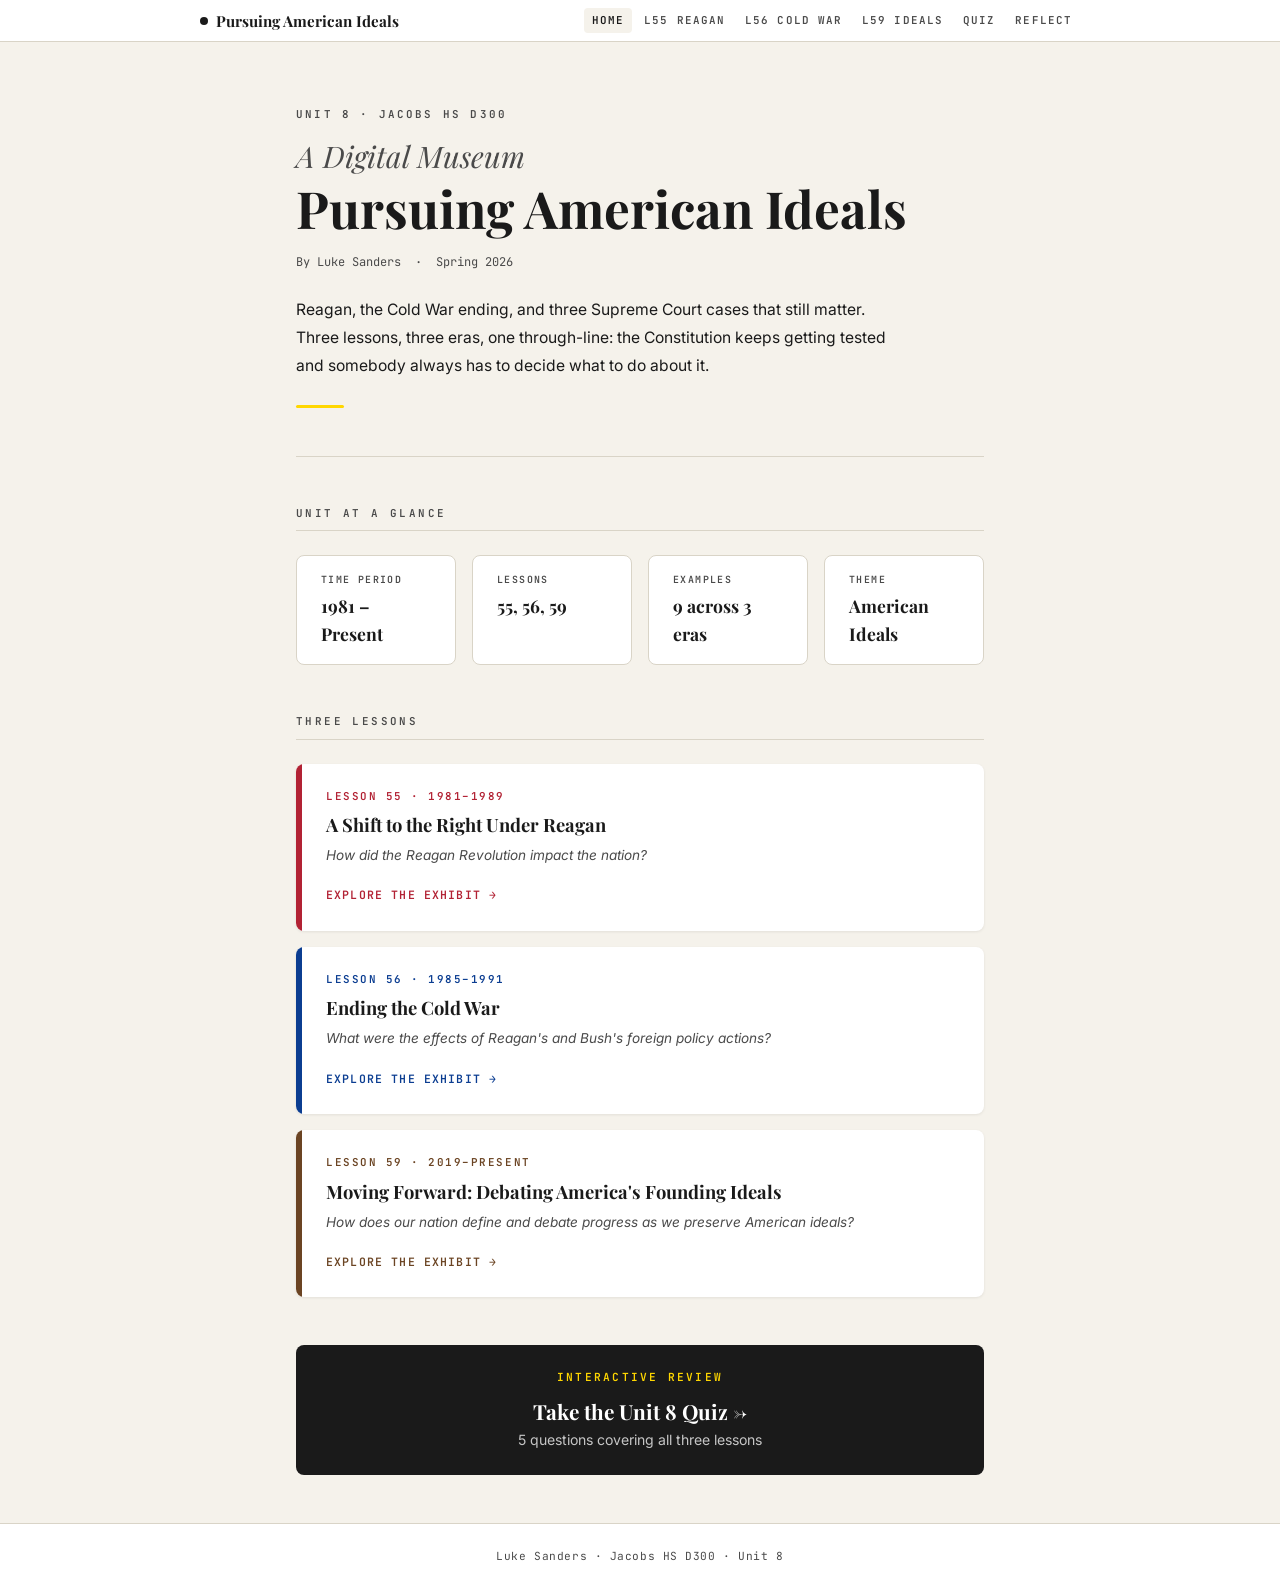
==== index.html @ 107db483 "Remove em dashes and AI telltales throughout Replaced all em dashes with colons, commas, periods, or" ====
<!DOCTYPE html>
<html lang="en">
<head>
  <meta charset="UTF-8">
  <meta name="viewport" content="width=device-width, initial-scale=1.0">
  <title>Pursuing American Ideals — Unit 8 | Luke Sanders</title>
  <meta name="description" content="A digital museum for AP U.S. History Unit 8 — Reagan, the Cold War, and modern Supreme Court rulings.">
  <link rel="stylesheet" href="assets/site.css">
</head>
<body>

  <nav class="site-nav" aria-label="Site navigation">
    <div class="site-nav-inner">
      <a href="index.html" class="nav-brand">
        <span class="nav-brand-dot" aria-hidden="true"></span>
        Pursuing American Ideals
      </a>
      <div class="nav-links">
        <a href="index.html" class="nav-link active">Home</a>
        <a href="lesson-55.html" class="nav-link">L55 Reagan</a>
        <a href="lesson-56.html" class="nav-link">L56 Cold War</a>
        <a href="lesson-59.html" class="nav-link">L59 Ideals</a>
        <a href="quiz.html" class="nav-link">Quiz</a>
        <a href="reflection.html" class="nav-link">Reflect</a>
      </div>
    </div>
  </nav>

  <main>

    <header class="site-hero">
      <span class="site-label">Unit 8 · Jacobs HS D300</span>
      <h1 class="site-title">
        <span class="site-title-prefix">A Digital Museum</span>
        Pursuing American Ideals
      </h1>
      <p class="site-byline">By Luke Sanders &nbsp;·&nbsp; Spring 2026</p>
      <p class="site-intro">Reagan, the Cold War ending, and three Supreme Court cases that still matter. Three lessons, three eras, one through-line: the Constitution keeps getting tested and somebody always has to decide what to do about it.</p>
      <div class="highlight-bar" aria-hidden="true"></div>
    </header>

    <section aria-label="Unit at a glance">
      <span class="section-label">Unit at a Glance</span>
      <dl class="quick-facts">
        <div class="fact-chip">
          <dt>Time Period</dt>
          <dd>1981 – Present</dd>
        </div>
        <div class="fact-chip">
          <dt>Lessons</dt>
          <dd>55, 56, 59</dd>
        </div>
        <div class="fact-chip">
          <dt>Examples</dt>
          <dd>9 across 3 eras</dd>
        </div>
        <div class="fact-chip">
          <dt>Theme</dt>
          <dd>American Ideals</dd>
        </div>
      </dl>
    </section>

    <section aria-label="Lesson pages">
      <span class="section-label">Three Lessons</span>

      <div class="lesson-cards">
        <a href="lesson-55.html" class="lesson-card card-55" aria-label="Go to Lesson 55">
          <div class="lesson-card-accent" aria-hidden="true"></div>
          <div class="lesson-card-body">
            <div class="lesson-card-num">Lesson 55 · 1981–1989</div>
            <h2 class="lesson-card-title">A Shift to the Right Under Reagan</h2>
            <p class="lesson-card-q">How did the Reagan Revolution impact the nation?</p>
            <span class="lesson-card-cta">Explore the exhibit</span>
          </div>
        </a>

        <a href="lesson-56.html" class="lesson-card card-56" aria-label="Go to Lesson 56">
          <div class="lesson-card-accent" aria-hidden="true"></div>
          <div class="lesson-card-body">
            <div class="lesson-card-num">Lesson 56 · 1985–1991</div>
            <h2 class="lesson-card-title">Ending the Cold War</h2>
            <p class="lesson-card-q">What were the effects of Reagan's and Bush's foreign policy actions?</p>
            <span class="lesson-card-cta">Explore the exhibit</span>
          </div>
        </a>

        <a href="lesson-59.html" class="lesson-card card-59" aria-label="Go to Lesson 59">
          <div class="lesson-card-accent" aria-hidden="true"></div>
          <div class="lesson-card-body">
            <div class="lesson-card-num">Lesson 59 · 2019–Present</div>
            <h2 class="lesson-card-title">Moving Forward: Debating America's Founding Ideals</h2>
            <p class="lesson-card-q">How does our nation define and debate progress as we preserve American ideals?</p>
            <span class="lesson-card-cta">Explore the exhibit</span>
          </div>
        </a>
      </div>

      <a href="quiz.html" class="quiz-cta">
        <span class="quiz-cta-label">Interactive Review</span>
        <span class="quiz-cta-title">Take the Unit 8 Quiz →</span>
        <p class="quiz-cta-sub">5 questions covering all three lessons</p>
      </a>
    </section>

  </main>

  <footer class="site-footer">
    <div class="site-footer-inner">
      Luke Sanders · Jacobs HS D300 · Unit 8
    </div>
  </footer>

</body>
</html>
---- assets/site.css ----
/* =========================================================================
   Pursuing American Ideals — Unit 8
   Shared stylesheet for the GitHub Pages multi-page site
   ========================================================================= */

@import url('https://fonts.googleapis.com/css2?family=Playfair+Display:ital,wght@0,700;1,400&family=Inter:wght@400;500;600&family=JetBrains+Mono:wght@400;600&display=swap');

*, *::before, *::after { box-sizing: border-box; margin: 0; padding: 0; }

:root {
  /* Palette */
  --bg:         #F5F2EB;
  --surface:    #FFFFFF;
  --ink:        #1A1A1A;
  --ink-muted:  #4A4A4A;
  --hairline:   #D9D4C7;
  --highlight:  #FFD700;

  /* Lesson accents */
  --accent-55:  #B22234;
  --accent-56:  #0B3D91;
  --accent-59:  #6B4423;
  --accent:     #1A1A1A; /* default; pages override via [data-lesson] */

  /* Fonts */
  --font-serif: 'Playfair Display', Georgia, 'Times New Roman', serif;
  --font-sans:  'Inter', -apple-system, 'Segoe UI', sans-serif;
  --font-mono:  'JetBrains Mono', 'Courier New', monospace;

  /* Spacing */
  --sp-xs: 4px; --sp-sm: 8px; --sp-md: 16px; --sp-lg: 24px; --sp-xl: 48px;

  /* Radius + shadow */
  --r-sm: 4px; --r-md: 8px; --r-lg: 12px;
  --shadow-card: 0 1px 3px rgba(0,0,0,0.08);
  --shadow-lift: 0 4px 12px rgba(0,0,0,0.10);

  /* Layout */
  --max-w: 720px;
  --max-w-wide: 880px;
}

[data-lesson="55"] { --accent: var(--accent-55); }
[data-lesson="56"] { --accent: var(--accent-56); }
[data-lesson="59"] { --accent: var(--accent-59); }

body {
  font-family: var(--font-sans);
  background: var(--bg);
  color: var(--ink);
  line-height: 1.6;
  -webkit-font-smoothing: antialiased;
  min-height: 100vh;
  display: flex;
  flex-direction: column;
}

/* =========================================================================
   SITE NAV (sticky top bar — same on every page)
   ========================================================================= */
.site-nav {
  position: sticky;
  top: 0;
  z-index: 100;
  background: rgba(255,255,255,0.96);
  backdrop-filter: blur(8px);
  -webkit-backdrop-filter: blur(8px);
  border-bottom: 1px solid var(--hairline);
  padding: var(--sp-sm) var(--sp-md);
}

.site-nav-inner {
  max-width: var(--max-w-wide);
  margin: 0 auto;
  display: flex;
  gap: var(--sp-md);
  flex-wrap: wrap;
  align-items: center;
}

.nav-brand {
  font-family: var(--font-serif);
  font-size: 0.95rem;
  font-weight: 700;
  color: var(--ink);
  text-decoration: none;
  margin-right: auto;
  display: flex;
  align-items: center;
  gap: var(--sp-sm);
}

.nav-brand-dot {
  width: 8px;
  height: 8px;
  border-radius: 50%;
  background: var(--accent);
  flex-shrink: 0;
}

.nav-links {
  display: flex;
  gap: var(--sp-xs);
  flex-wrap: wrap;
}

.nav-link {
  font-family: var(--font-mono);
  font-size: 0.68rem;
  font-weight: 600;
  letter-spacing: 0.1em;
  text-transform: uppercase;
  color: var(--ink-muted);
  text-decoration: none;
  padding: var(--sp-xs) var(--sp-sm);
  border-radius: var(--r-sm);
  transition: color 0.2s, background 0.2s;
}

.nav-link:hover { color: var(--ink); background: var(--bg); }

.nav-link.active {
  color: var(--accent);
  background: var(--bg);
}

/* =========================================================================
   PAGE LAYOUT
   ========================================================================= */
main {
  flex: 1;
  max-width: var(--max-w);
  margin: 0 auto;
  padding: var(--sp-md) var(--sp-md) var(--sp-xl);
  width: 100%;
}

main.wide {
  max-width: var(--max-w-wide);
}

/* =========================================================================
   HOME PAGE — site hero
   ========================================================================= */
.site-hero {
  padding: var(--sp-xl) 0;
  border-bottom: 1px solid var(--hairline);
  margin-bottom: var(--sp-xl);
}

.site-label {
  font-family: var(--font-mono);
  font-size: 0.68rem;
  font-weight: 600;
  letter-spacing: 0.2em;
  text-transform: uppercase;
  color: var(--ink-muted);
  display: block;
  margin-bottom: var(--sp-md);
}

.site-title {
  font-family: var(--font-serif);
  font-size: clamp(2rem, 5vw, 3.2rem);
  font-weight: 700;
  line-height: 1.1;
  color: var(--ink);
  margin-bottom: var(--sp-md);
}

.site-title-prefix {
  display: block;
  font-style: italic;
  font-weight: 400;
  font-size: 0.58em;
  color: var(--ink-muted);
  margin-bottom: var(--sp-sm);
}

.site-byline {
  font-family: var(--font-mono);
  font-size: 0.75rem;
  color: var(--ink-muted);
  margin-bottom: var(--sp-lg);
}

.site-intro {
  font-size: 0.98rem;
  line-height: 1.8;
  color: var(--ink);
  max-width: 600px;
  margin-bottom: var(--sp-lg);
}

.highlight-bar {
  width: 48px;
  height: 3px;
  background: var(--highlight);
  border-radius: 2px;
}

/* Quick facts row */
.quick-facts {
  display: flex;
  flex-wrap: wrap;
  gap: var(--sp-md);
  margin-bottom: var(--sp-xl);
  list-style: none;
  padding: 0;
}

.fact-chip {
  background: var(--surface);
  border: 1px solid var(--hairline);
  border-radius: var(--r-md);
  padding: var(--sp-md) var(--sp-lg);
  flex: 1;
  min-width: 140px;
}

.fact-chip dt {
  font-family: var(--font-mono);
  font-size: 0.62rem;
  font-weight: 600;
  letter-spacing: 0.14em;
  text-transform: uppercase;
  color: var(--ink-muted);
  margin-bottom: var(--sp-xs);
}

.fact-chip dd {
  font-family: var(--font-serif);
  font-size: 1.1rem;
  font-weight: 700;
  color: var(--ink);
}

/* Lesson nav cards (home) */
.lesson-cards {
  display: flex;
  flex-direction: column;
  gap: var(--sp-md);
}

.lesson-card {
  background: var(--surface);
  border-radius: var(--r-md);
  box-shadow: var(--shadow-card);
  text-decoration: none;
  display: flex;
  overflow: hidden;
  transition: box-shadow 0.25s ease, transform 0.25s ease;
}

.lesson-card:hover {
  box-shadow: var(--shadow-lift);
  transform: translateY(-1px);
}

.lesson-card-accent {
  width: 6px;
  flex-shrink: 0;
}

.lesson-card-body {
  padding: var(--sp-lg);
  flex: 1;
}

.lesson-card-num {
  font-family: var(--font-mono);
  font-size: 0.68rem;
  font-weight: 600;
  letter-spacing: 0.14em;
  text-transform: uppercase;
  margin-bottom: var(--sp-sm);
}

.lesson-card-title {
  font-family: var(--font-serif);
  font-size: 1.15rem;
  font-weight: 700;
  color: var(--ink);
  margin-bottom: var(--sp-sm);
  line-height: 1.3;
}

.lesson-card-q {
  font-size: 0.85rem;
  color: var(--ink-muted);
  font-style: italic;
  line-height: 1.5;
  margin-bottom: var(--sp-md);
}

.lesson-card-cta {
  font-family: var(--font-mono);
  font-size: 0.72rem;
  font-weight: 600;
  letter-spacing: 0.1em;
  text-transform: uppercase;
  display: inline-flex;
  align-items: center;
  gap: var(--sp-sm);
}

.lesson-card-cta::after { content: '→'; }

.card-55 .lesson-card-accent,
.card-55 .lesson-card-cta { color: var(--accent-55); }
.card-55 .lesson-card-accent { background: var(--accent-55); }
.card-55 .lesson-card-num { color: var(--accent-55); }

.card-56 .lesson-card-accent { background: var(--accent-56); }
.card-56 .lesson-card-num,
.card-56 .lesson-card-cta { color: var(--accent-56); }

.card-59 .lesson-card-accent { background: var(--accent-59); }
.card-59 .lesson-card-num,
.card-59 .lesson-card-cta { color: var(--accent-59); }

/* Quiz CTA card on home */
.quiz-cta {
  display: block;
  margin-top: var(--sp-xl);
  padding: var(--sp-lg);
  background: var(--ink);
  color: var(--surface);
  border-radius: var(--r-md);
  text-decoration: none;
  text-align: center;
  transition: opacity 0.2s;
}

.quiz-cta:hover { opacity: 0.92; }

.quiz-cta-label {
  font-family: var(--font-mono);
  font-size: 0.7rem;
  font-weight: 600;
  letter-spacing: 0.2em;
  text-transform: uppercase;
  color: var(--highlight);
  display: block;
  margin-bottom: var(--sp-sm);
}

.quiz-cta-title {
  font-family: var(--font-serif);
  font-size: 1.3rem;
  font-weight: 700;
  margin-bottom: var(--sp-sm);
}

.quiz-cta-sub {
  font-size: 0.88rem;
  color: rgba(255,255,255,0.75);
}

/* =========================================================================
   LESSON PAGE — widget hero
   ========================================================================= */
.widget-hero {
  padding: var(--sp-xl) 0 var(--sp-lg);
  border-bottom: 1px solid var(--hairline);
  margin-bottom: var(--sp-xl);
}

.hero-flag {
  display: flex;
  gap: var(--sp-sm);
  align-items: center;
  margin-bottom: var(--sp-md);
}

.hero-eyebrow {
  font-family: var(--font-mono);
  font-size: 0.72rem;
  font-weight: 600;
  letter-spacing: 0.18em;
  text-transform: uppercase;
  color: var(--accent);
}

.hero-dot {
  width: 4px;
  height: 4px;
  border-radius: 50%;
  background: var(--hairline);
}

.hero-unit {
  font-family: var(--font-mono);
  font-size: 0.72rem;
  letter-spacing: 0.1em;
  color: var(--ink-muted);
}

.hero-title {
  font-family: var(--font-serif);
  font-size: clamp(1.6rem, 4vw, 2.4rem);
  font-weight: 700;
  line-height: 1.15;
  color: var(--ink);
  margin-bottom: var(--sp-md);
}

.hero-question {
  font-family: var(--font-sans);
  font-size: 1rem;
  color: var(--ink-muted);
  font-style: italic;
  margin-bottom: var(--sp-lg);
  padding-left: var(--sp-md);
  border-left: 3px solid var(--hairline);
  line-height: 1.5;
}

.hero-accent-bar {
  width: 40px;
  height: 3px;
  background: var(--accent);
  border-radius: 2px;
}

/* =========================================================================
   SECTIONS
   ========================================================================= */
.widget-section { margin-bottom: var(--sp-xl); }

.section-label {
  font-family: var(--font-mono);
  font-size: 0.68rem;
  font-weight: 600;
  letter-spacing: 0.22em;
  text-transform: uppercase;
  color: var(--ink-muted);
  margin-bottom: var(--sp-lg);
  padding-bottom: var(--sp-sm);
  border-bottom: 1px solid var(--hairline);
  display: block;
}

/* =========================================================================
   EXAMPLE CARDS
   ========================================================================= */
.card {
  background: var(--surface);
  border-left: 4px solid var(--accent);
  border-radius: var(--r-md);
  box-shadow: var(--shadow-card);
  padding: var(--sp-lg);
  margin-bottom: var(--sp-lg);
}

.card-eyebrow {
  font-family: var(--font-mono);
  font-size: 0.68rem;
  font-weight: 600;
  letter-spacing: 0.14em;
  color: var(--accent);
  text-transform: uppercase;
  margin-bottom: var(--sp-sm);
}

.card-title {
  font-family: var(--font-serif);
  font-size: 1.15rem;
  font-weight: 700;
  color: var(--ink);
  margin-bottom: var(--sp-md);
  line-height: 1.3;
}

.card-body {
  font-size: 0.93rem;
  color: var(--ink);
  margin-bottom: var(--sp-md);
  line-height: 1.75;
}

.card-pov {
  font-size: 0.875rem;
  color: var(--ink-muted);
  line-height: 1.65;
  padding: var(--sp-md);
  background: var(--bg);
  border-radius: var(--r-sm);
  border-top: 1px solid var(--hairline);
  margin-top: var(--sp-md);
}

.pov-label, .tactic-label {
  font-family: var(--font-mono);
  font-size: 0.65rem;
  font-weight: 600;
  letter-spacing: 0.12em;
  text-transform: uppercase;
  color: var(--accent);
  display: block;
  margin-bottom: var(--sp-xs);
}

.tactic-label { color: var(--ink-muted); margin-top: var(--sp-sm); }

/* L56 timeline badge */
.timeline-badge {
  display: inline-flex;
  align-items: center;
  gap: var(--sp-sm);
  background: var(--bg);
  border: 1px solid var(--hairline);
  border-radius: 20px;
  padding: var(--sp-xs) var(--sp-md);
  margin-bottom: var(--sp-md);
}

.timeline-badge-dot {
  width: 8px;
  height: 8px;
  border-radius: 50%;
  background: var(--accent);
  flex-shrink: 0;
}

.timeline-badge-text {
  font-family: var(--font-mono);
  font-size: 0.7rem;
  font-weight: 600;
  color: var(--ink-muted);
  letter-spacing: 0.05em;
}

/* L59 case snapshot */
.case-snapshot {
  display: flex;
  flex-wrap: wrap;
  gap: var(--sp-md);
  margin-bottom: var(--sp-md);
  padding: var(--sp-sm) var(--sp-md);
  background: var(--bg);
  border-radius: var(--r-sm);
  border: 1px solid var(--hairline);
}

.case-snapshot .snap-item {
  display: flex;
  flex-direction: column;
  min-width: 80px;
}

.case-snapshot dt {
  font-family: var(--font-mono);
  font-size: 0.62rem;
  font-weight: 600;
  letter-spacing: 0.14em;
  text-transform: uppercase;
  color: var(--ink-muted);
  margin-bottom: 2px;
}

.case-snapshot dd {
  font-family: var(--font-mono);
  font-size: 0.8rem;
  font-weight: 600;
  color: var(--ink);
}

.ideal-tag {
  display: inline-flex;
  align-items: center;
  padding: 2px var(--sp-sm);
  border: 1px solid var(--accent);
  border-radius: 12px;
  font-family: var(--font-mono);
  font-size: 0.65rem;
  font-weight: 600;
  letter-spacing: 0.08em;
  text-transform: uppercase;
  color: var(--accent);
  margin-bottom: var(--sp-md);
}

/* =========================================================================
   ICED BLOCK
   ========================================================================= */
.iced-block {
  background: var(--surface);
  border-radius: var(--r-md);
  box-shadow: var(--shadow-card);
  overflow: hidden;
}

.iced-part {
  display: flex;
  gap: var(--sp-md);
  padding: var(--sp-md) var(--sp-lg);
  border-bottom: 1px solid var(--hairline);
  align-items: flex-start;
}

.iced-part:last-child { border-bottom: none; }

.iced-label {
  font-family: var(--font-mono);
  font-size: 0.75rem;
  font-weight: 600;
  color: var(--surface);
  background: var(--accent);
  min-width: 26px;
  height: 26px;
  display: flex;
  align-items: center;
  justify-content: center;
  border-radius: var(--r-sm);
  flex-shrink: 0;
  margin-top: 1px;
}

.iced-text {
  font-size: 0.93rem;
  line-height: 1.75;
  color: var(--ink);
}

/* =========================================================================
   IMPACT BLOCK
   ========================================================================= */
.impact-block {
  background: var(--surface);
  border-radius: var(--r-md);
  box-shadow: var(--shadow-card);
  padding: var(--sp-lg);
  border-top: 3px solid var(--highlight);
}

.impact-block p {
  font-size: 0.95rem;
  line-height: 1.8;
  color: var(--ink);
}

/* =========================================================================
   SOURCES
   ========================================================================= */
.sources-block {
  padding-top: var(--sp-lg);
  border-top: 1px solid var(--hairline);
  margin-top: var(--sp-xl);
}

.sources-list {
  padding-left: var(--sp-lg);
  list-style: decimal;
}

.sources-list li {
  font-size: 0.83rem;
  color: var(--ink-muted);
  margin-bottom: var(--sp-sm);
  line-height: 1.55;
}

.sources-list a {
  color: var(--accent);
  text-decoration: underline;
  text-decoration-color: var(--hairline);
  word-break: break-all;
}

.sources-list a:hover { text-decoration-color: var(--accent); }

/* =========================================================================
   LESSON PAGE FOOTER (prev/next nav)
   ========================================================================= */
.page-pager {
  display: flex;
  justify-content: space-between;
  gap: var(--sp-md);
  margin-top: var(--sp-xl);
  padding-top: var(--sp-lg);
  border-top: 1px solid var(--hairline);
  flex-wrap: wrap;
}

.pager-link {
  flex: 1;
  min-width: 140px;
  text-decoration: none;
  color: var(--ink);
  padding: var(--sp-md);
  border-radius: var(--r-md);
  background: var(--surface);
  box-shadow: var(--shadow-card);
  transition: box-shadow 0.2s;
}

.pager-link:hover { box-shadow: var(--shadow-lift); }

.pager-link.next { text-align: right; }

.pager-label {
  font-family: var(--font-mono);
  font-size: 0.65rem;
  font-weight: 600;
  letter-spacing: 0.14em;
  text-transform: uppercase;
  color: var(--ink-muted);
  display: block;
  margin-bottom: var(--sp-xs);
}

.pager-title {
  font-family: var(--font-serif);
  font-size: 0.95rem;
  font-weight: 700;
  color: var(--ink);
}

/* =========================================================================
   SITE FOOTER
   ========================================================================= */
.site-footer {
  border-top: 1px solid var(--hairline);
  padding: var(--sp-lg) var(--sp-md);
  text-align: center;
  background: var(--surface);
}

.site-footer-inner {
  max-width: var(--max-w-wide);
  margin: 0 auto;
  font-family: var(--font-mono);
  font-size: 0.7rem;
  color: var(--ink-muted);
  letter-spacing: 0.05em;
}

/* =========================================================================
   QUIZ
   ========================================================================= */
.quiz-header {
  padding: var(--sp-xl) 0 var(--sp-lg);
  border-bottom: 1px solid var(--hairline);
  margin-bottom: var(--sp-xl);
}

.quiz-title {
  font-family: var(--font-serif);
  font-size: clamp(1.6rem, 4vw, 2.4rem);
  font-weight: 700;
  color: var(--ink);
  margin-bottom: var(--sp-sm);
}

.quiz-subtitle {
  font-size: 0.95rem;
  color: var(--ink-muted);
}

.q-prog-label {
  font-family: var(--font-mono);
  font-size: 0.68rem;
  font-weight: 600;
  letter-spacing: 0.12em;
  color: var(--ink-muted);
  text-transform: uppercase;
  margin-bottom: var(--sp-sm);
}

.q-progress-wrap {
  background: var(--hairline);
  border-radius: 4px;
  height: 4px;
  margin-bottom: var(--sp-xl);
  overflow: hidden;
}

.q-progress-fill {
  height: 100%;
  background: var(--ink);
  border-radius: 4px;
  transition: width 0.4s ease;
}

.q-card {
  background: var(--surface);
  border-radius: var(--r-lg);
  box-shadow: var(--shadow-card);
  padding: var(--sp-xl) var(--sp-lg) var(--sp-lg);
  margin-bottom: var(--sp-lg);
}

.q-tag {
  font-family: var(--font-mono);
  font-size: 0.65rem;
  font-weight: 600;
  letter-spacing: 0.14em;
  text-transform: uppercase;
  display: inline-block;
  padding: 2px var(--sp-sm);
  border-radius: 10px;
  margin-bottom: var(--sp-md);
  border: 1px solid var(--hairline);
  color: var(--ink-muted);
}

.q-text {
  font-family: var(--font-serif);
  font-size: clamp(1rem, 2.5vw, 1.2rem);
  font-weight: 700;
  line-height: 1.4;
  color: var(--ink);
  margin-bottom: var(--sp-lg);
}

.q-options {
  display: flex;
  flex-direction: column;
  gap: var(--sp-sm);
}

.q-opt {
  width: 100%;
  text-align: left;
  background: var(--bg);
  border: 1.5px solid var(--hairline);
  border-radius: var(--r-md);
  padding: var(--sp-md) var(--sp-lg);
  font-family: var(--font-sans);
  font-size: 0.92rem;
  color: var(--ink);
  cursor: pointer;
  transition: border-color 0.2s, background 0.2s;
  display: flex;
  align-items: center;
  gap: var(--sp-md);
  line-height: 1.4;
}

.q-opt:hover:not(:disabled) { border-color: var(--ink); background: var(--surface); }
.q-opt:focus-visible { outline: 2px solid var(--ink); outline-offset: 2px; }
.q-opt:disabled { cursor: default; }

.q-letter {
  font-family: var(--font-mono);
  font-size: 0.72rem;
  font-weight: 600;
  width: 22px;
  height: 22px;
  border-radius: 50%;
  background: var(--hairline);
  color: var(--ink-muted);
  display: flex;
  align-items: center;
  justify-content: center;
  flex-shrink: 0;
  transition: background 0.2s, color 0.2s;
}

.q-opt.correct { background: #EBF5EF; border-color: #1A6B3C; color: #1A6B3C; }
.q-opt.correct .q-letter { background: #1A6B3C; color: #fff; }
.q-opt.wrong { background: #FAEAEA; border-color: #9B2020; color: #9B2020; }
.q-opt.wrong .q-letter { background: #9B2020; color: #fff; }

.q-explanation {
  display: none;
  margin-top: var(--sp-lg);
  padding: var(--sp-md);
  background: var(--bg);
  border-radius: var(--r-md);
  border-left: 3px solid var(--hairline);
}

.q-explanation.show { display: block; }

.q-exp-label {
  font-family: var(--font-mono);
  font-size: 0.65rem;
  font-weight: 600;
  letter-spacing: 0.14em;
  text-transform: uppercase;
  color: var(--ink-muted);
  display: block;
  margin-bottom: var(--sp-xs);
}

.q-exp-text {
  font-size: 0.88rem;
  line-height: 1.65;
  color: var(--ink);
}

.q-next {
  display: none;
  width: 100%;
  padding: var(--sp-md) var(--sp-lg);
  background: var(--ink);
  color: #fff;
  border: none;
  border-radius: var(--r-md);
  font-family: var(--font-mono);
  font-size: 0.8rem;
  font-weight: 600;
  letter-spacing: 0.1em;
  text-transform: uppercase;
  cursor: pointer;
  transition: opacity 0.2s;
}

.q-next:hover { opacity: 0.85; }
.q-next.show { display: block; }
.q-next:focus-visible { outline: 2px solid var(--ink); outline-offset: 2px; }

.q-score {
  display: none;
  background: var(--surface);
  border-radius: var(--r-lg);
  box-shadow: var(--shadow-card);
  padding: var(--sp-xl) var(--sp-lg);
  text-align: center;
}

.q-score.show { display: block; }

.q-score-num {
  font-family: var(--font-serif);
  font-size: 4rem;
  font-weight: 700;
  color: var(--ink);
  line-height: 1;
  margin-bottom: var(--sp-sm);
}

.q-score-lbl {
  font-family: var(--font-mono);
  font-size: 0.75rem;
  font-weight: 600;
  letter-spacing: 0.18em;
  text-transform: uppercase;
  color: var(--ink-muted);
  margin-bottom: var(--sp-lg);
  display: block;
}

.q-score-msg {
  font-size: 1rem;
  color: var(--ink);
  line-height: 1.7;
  margin-bottom: var(--sp-xl);
  max-width: 420px;
  margin-left: auto;
  margin-right: auto;
}

.q-breakdown {
  text-align: left;
  border-top: 1px solid var(--hairline);
  padding-top: var(--sp-lg);
  margin-top: var(--sp-lg);
}

.q-breakdown-label {
  font-family: var(--font-mono);
  font-size: 0.65rem;
  font-weight: 600;
  letter-spacing: 0.2em;
  text-transform: uppercase;
  color: var(--ink-muted);
  display: block;
  margin-bottom: var(--sp-md);
}

.q-breakdown-row {
  display: flex;
  justify-content: space-between;
  align-items: center;
  padding: var(--sp-sm) 0;
  border-bottom: 1px solid var(--hairline);
  font-size: 0.85rem;
  gap: var(--sp-md);
}

.q-breakdown-row:last-child { border-bottom: none; }

.q-breakdown-q {
  flex: 1;
  color: var(--ink-muted);
  line-height: 1.4;
}

.q-breakdown-result {
  font-family: var(--font-mono);
  font-size: 0.72rem;
  font-weight: 600;
  flex-shrink: 0;
}

.q-breakdown-result.pass { color: #1A6B3C; }
.q-breakdown-result.fail { color: #9B2020; }

.q-retry {
  margin-top: var(--sp-xl);
  padding: var(--sp-md) var(--sp-xl);
  background: var(--ink);
  color: #fff;
  border: none;
  border-radius: var(--r-md);
  font-family: var(--font-mono);
  font-size: 0.8rem;
  font-weight: 600;
  letter-spacing: 0.1em;
  text-transform: uppercase;
  cursor: pointer;
  transition: opacity 0.2s;
}

.q-retry:hover { opacity: 0.85; }

/* =========================================================================
   FADE-IN
   ========================================================================= */
.fade-in {
  opacity: 0;
  transform: translateY(18px);
  transition: opacity 0.4s ease, transform 0.4s ease;
}

.fade-in.visible {
  opacity: 1;
  transform: translateY(0);
}

@media (prefers-reduced-motion: reduce) {
  .fade-in { opacity: 1; transform: none; transition: none; }
}

/* =========================================================================
   LESSON IMAGE
   ========================================================================= */
.lesson-img-wrap {
  margin-bottom: var(--sp-xl);
  border-radius: var(--r-md);
  overflow: hidden;
  box-shadow: var(--shadow-card);
}

.lesson-img {
  width: 100%;
  aspect-ratio: 16/9;
  object-fit: cover;
  display: block;
}

.lesson-img-caption {
  font-family: var(--font-mono);
  font-size: 0.65rem;
  color: var(--ink-muted);
  padding: var(--sp-sm) var(--sp-md);
  background: var(--surface);
  letter-spacing: 0.05em;
  border-top: 1px solid var(--hairline);
}

/* =========================================================================
   REFLECTION
   ========================================================================= */
.reflection-block {
  background: var(--surface);
  border-radius: var(--r-md);
  box-shadow: var(--shadow-card);
  padding: var(--sp-lg);
  margin-bottom: var(--sp-lg);
}

.reflection-block h2 {
  font-family: var(--font-serif);
  font-size: 1.1rem;
  font-weight: 700;
  color: var(--ink);
  margin-bottom: var(--sp-md);
  line-height: 1.3;
}

.reflection-block p {
  font-size: 0.93rem;
  line-height: 1.75;
  color: var(--ink);
  margin-bottom: var(--sp-md);
}

.reflection-block p:last-child { margin-bottom: 0; }
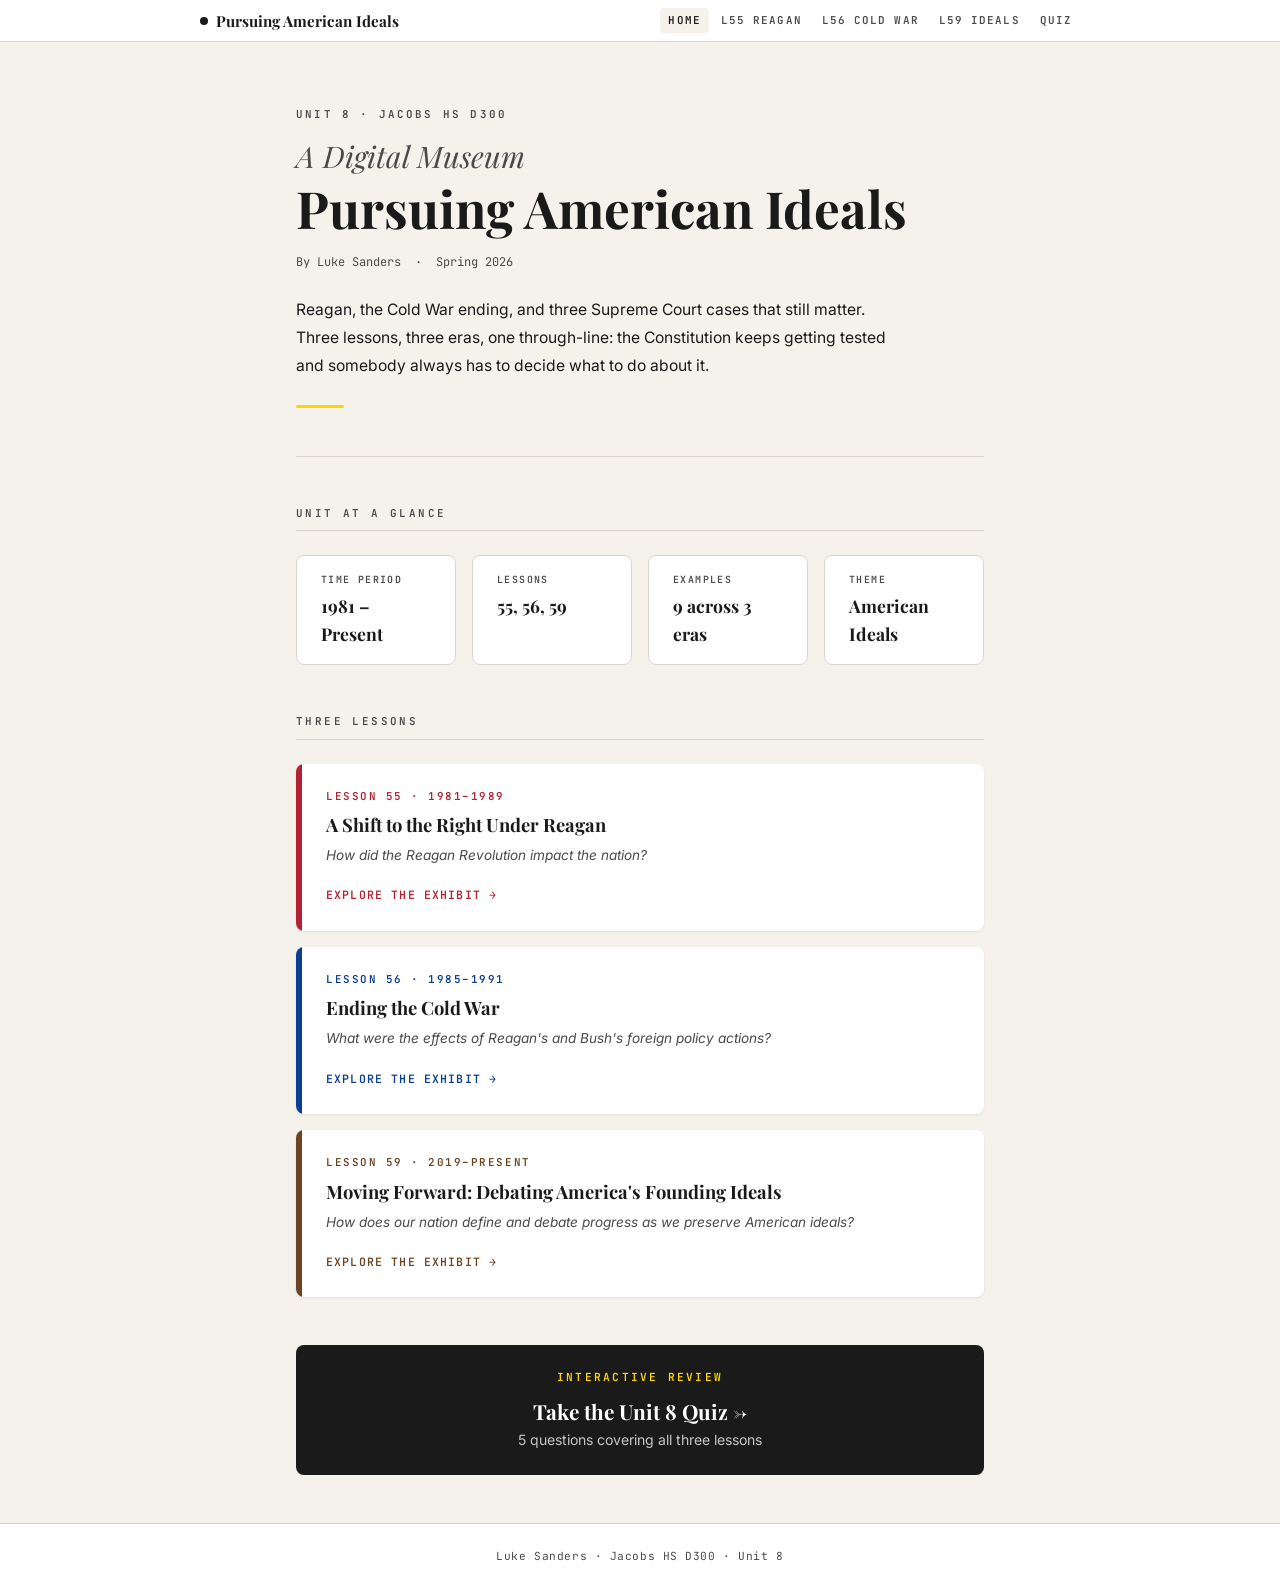
==== commit 20847934: "Remove reflection from site, save as reflection.md Deleted reflection.html, removed Reflect nav link" ====
--- a/index.html
+++ b/index.html
@@ -21,7 +21,6 @@
         <a href="lesson-56.html" class="nav-link">L56 Cold War</a>
         <a href="lesson-59.html" class="nav-link">L59 Ideals</a>
         <a href="quiz.html" class="nav-link">Quiz</a>
-        <a href="reflection.html" class="nav-link">Reflect</a>
       </div>
     </div>
   </nav>
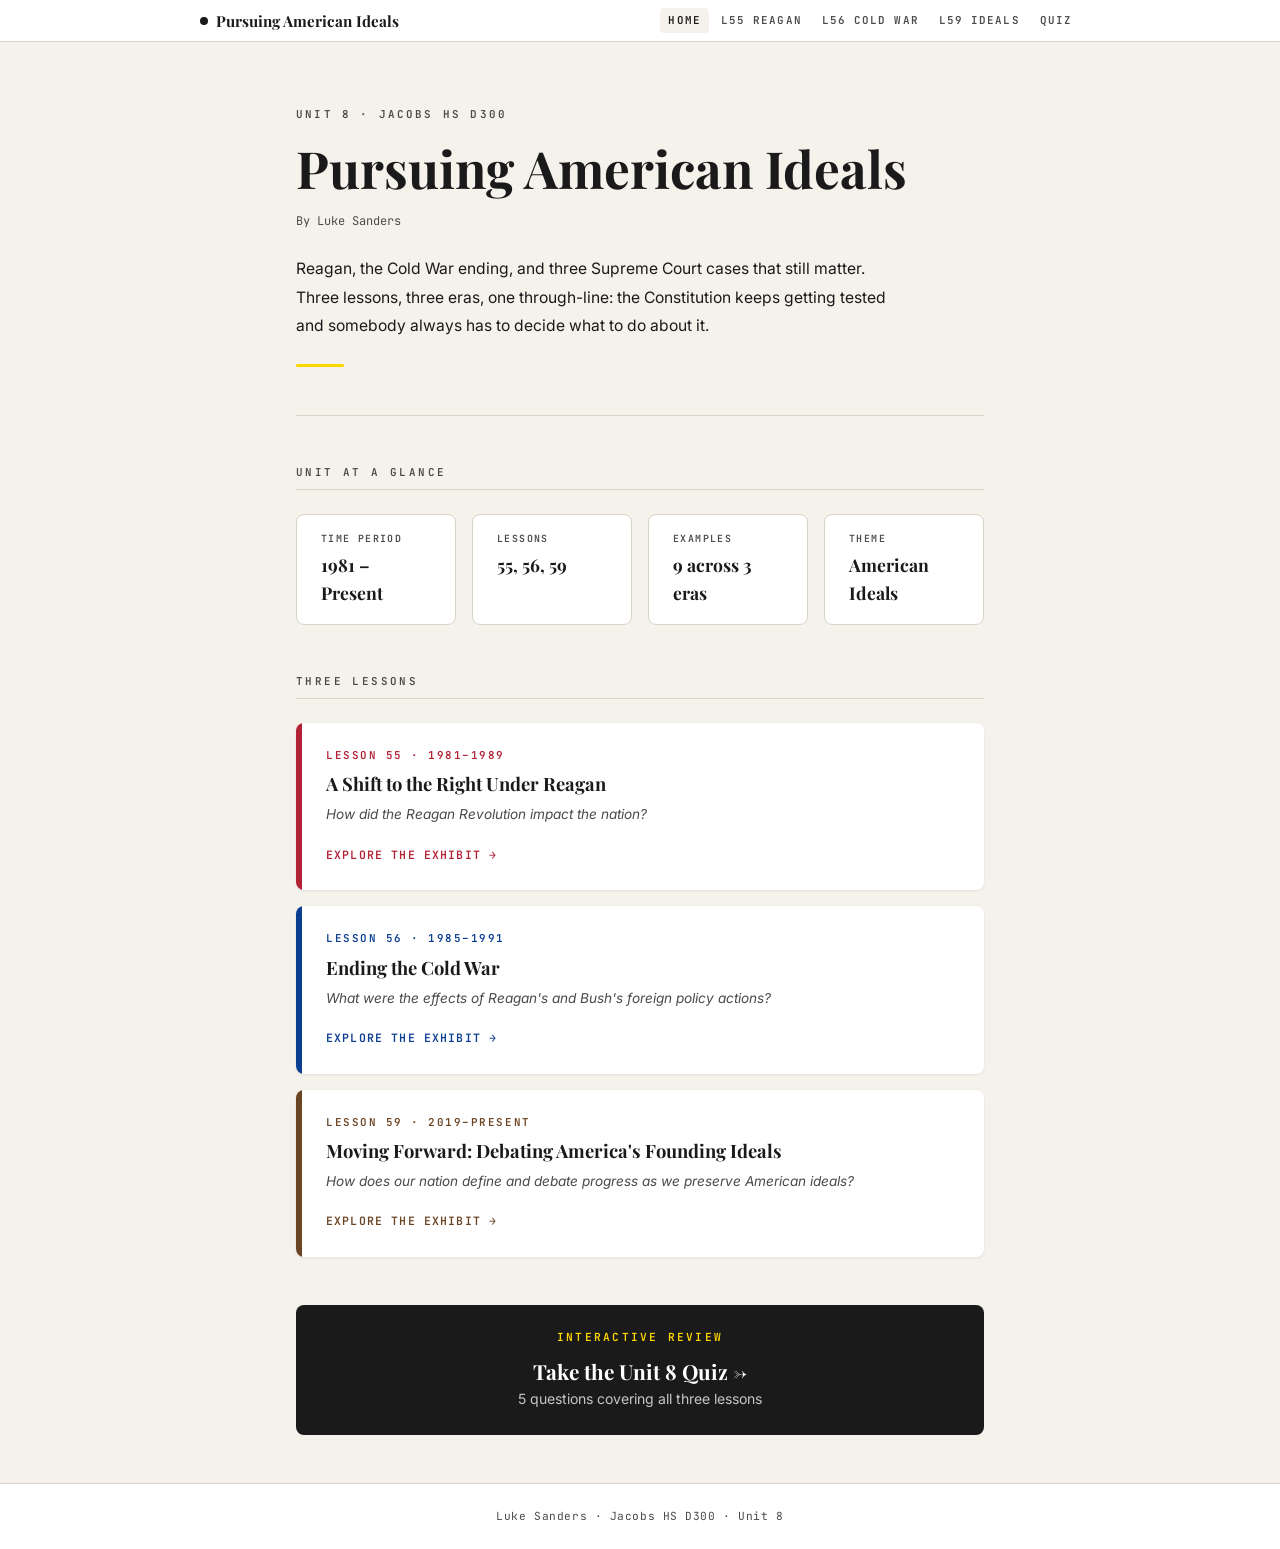
==== commit d079f2a2: "Remove 'Digital Museum' prefix and 'Spring 2026' from home page https://claude.ai/code/session_013qC" ====
--- a/index.html
+++ b/index.html
@@ -29,11 +29,8 @@
 
     <header class="site-hero">
       <span class="site-label">Unit 8 · Jacobs HS D300</span>
-      <h1 class="site-title">
-        <span class="site-title-prefix">A Digital Museum</span>
-        Pursuing American Ideals
-      </h1>
-      <p class="site-byline">By Luke Sanders &nbsp;·&nbsp; Spring 2026</p>
+      <h1 class="site-title">Pursuing American Ideals</h1>
+      <p class="site-byline">By Luke Sanders</p>
       <p class="site-intro">Reagan, the Cold War ending, and three Supreme Court cases that still matter. Three lessons, three eras, one through-line: the Constitution keeps getting tested and somebody always has to decide what to do about it.</p>
       <div class="highlight-bar" aria-hidden="true"></div>
     </header>
--- a/assets/site.css
+++ b/assets/site.css
@@ -137,6 +137,10 @@
 
 main.wide {
   max-width: var(--max-w-wide);
+}
+
+main.quiz-layout {
+  max-width: 1100px;
 }
 
 /* =========================================================================
@@ -737,170 +741,202 @@
 }
 
 /* =========================================================================
-   QUIZ
+   QUIZ — TV / TOUCHSCREEN LAYOUT
    ========================================================================= */
 .quiz-header {
   padding: var(--sp-xl) 0 var(--sp-lg);
   border-bottom: 1px solid var(--hairline);
   margin-bottom: var(--sp-xl);
+  text-align: center;
+}
+
+.quiz-eyebrow {
+  font-family: var(--font-mono);
+  font-size: 0.8rem;
+  font-weight: 600;
+  letter-spacing: 0.18em;
+  text-transform: uppercase;
+  color: var(--ink-muted);
+  display: block;
+  margin-bottom: var(--sp-sm);
 }
 
 .quiz-title {
   font-family: var(--font-serif);
-  font-size: clamp(1.6rem, 4vw, 2.4rem);
+  font-size: clamp(2rem, 4vw, 3rem);
   font-weight: 700;
   color: var(--ink);
   margin-bottom: var(--sp-sm);
 }
 
 .quiz-subtitle {
-  font-size: 0.95rem;
-  color: var(--ink-muted);
-}
-
-.q-prog-label {
-  font-family: var(--font-mono);
-  font-size: 0.68rem;
-  font-weight: 600;
-  letter-spacing: 0.12em;
+  font-size: 1.1rem;
+  color: var(--ink-muted);
+}
+
+/* Progress */
+.progress-label {
+  font-family: var(--font-mono);
+  font-size: 0.8rem;
+  font-weight: 600;
+  letter-spacing: 0.14em;
   color: var(--ink-muted);
   text-transform: uppercase;
   margin-bottom: var(--sp-sm);
 }
 
-.q-progress-wrap {
+.progress-wrap {
   background: var(--hairline);
-  border-radius: 4px;
-  height: 4px;
+  border-radius: 6px;
+  height: 8px;
   margin-bottom: var(--sp-xl);
   overflow: hidden;
 }
 
-.q-progress-fill {
+.progress-fill {
   height: 100%;
   background: var(--ink);
-  border-radius: 4px;
+  border-radius: 6px;
   transition: width 0.4s ease;
 }
 
-.q-card {
+/* Question card */
+.question-card {
   background: var(--surface);
   border-radius: var(--r-lg);
   box-shadow: var(--shadow-card);
-  padding: var(--sp-xl) var(--sp-lg) var(--sp-lg);
+  padding: clamp(1.5rem, 4vw, 3rem);
   margin-bottom: var(--sp-lg);
 }
 
-.q-tag {
-  font-family: var(--font-mono);
-  font-size: 0.65rem;
+.question-lesson-tag {
+  font-family: var(--font-mono);
+  font-size: 0.72rem;
   font-weight: 600;
   letter-spacing: 0.14em;
   text-transform: uppercase;
   display: inline-block;
-  padding: 2px var(--sp-sm);
-  border-radius: 10px;
+  padding: 4px 12px;
+  border-radius: 20px;
   margin-bottom: var(--sp-md);
   border: 1px solid var(--hairline);
   color: var(--ink-muted);
 }
 
-.q-text {
+.question-text {
   font-family: var(--font-serif);
-  font-size: clamp(1rem, 2.5vw, 1.2rem);
+  font-size: clamp(1.2rem, 2.8vw, 1.8rem);
   font-weight: 700;
   line-height: 1.4;
   color: var(--ink);
-  margin-bottom: var(--sp-lg);
-}
-
-.q-options {
-  display: flex;
-  flex-direction: column;
-  gap: var(--sp-sm);
-}
-
-.q-opt {
+  margin-bottom: var(--sp-xl);
+}
+
+/* 2x2 option grid */
+.options {
+  display: grid;
+  grid-template-columns: 1fr 1fr;
+  gap: clamp(0.75rem, 2vw, 1.25rem);
+}
+
+.option-btn {
   width: 100%;
   text-align: left;
   background: var(--bg);
-  border: 1.5px solid var(--hairline);
+  border: 2px solid var(--hairline);
   border-radius: var(--r-md);
-  padding: var(--sp-md) var(--sp-lg);
+  padding: clamp(1rem, 2.5vw, 1.5rem) clamp(1rem, 2vw, 1.5rem);
   font-family: var(--font-sans);
-  font-size: 0.92rem;
+  font-size: clamp(0.95rem, 1.8vw, 1.15rem);
   color: var(--ink);
   cursor: pointer;
-  transition: border-color 0.2s, background 0.2s;
-  display: flex;
-  align-items: center;
-  gap: var(--sp-md);
-  line-height: 1.4;
-}
-
-.q-opt:hover:not(:disabled) { border-color: var(--ink); background: var(--surface); }
-.q-opt:focus-visible { outline: 2px solid var(--ink); outline-offset: 2px; }
-.q-opt:disabled { cursor: default; }
-
-.q-letter {
-  font-family: var(--font-mono);
-  font-size: 0.72rem;
-  font-weight: 600;
-  width: 22px;
-  height: 22px;
-  border-radius: 50%;
-  background: var(--hairline);
-  color: var(--ink-muted);
-  display: flex;
-  align-items: center;
-  justify-content: center;
+  transition: border-color 0.2s, background 0.2s, transform 0.1s;
+  display: flex;
+  align-items: flex-start;
+  gap: clamp(0.75rem, 1.5vw, 1rem);
+  line-height: 1.45;
+  min-height: clamp(80px, 12vw, 130px);
+}
+
+.option-btn:hover:not(:disabled) {
+  border-color: var(--ink);
+  background: var(--surface);
+  transform: translateY(-2px);
+}
+
+.option-btn:active:not(:disabled) { transform: translateY(0); }
+.option-btn:focus-visible { outline: 3px solid var(--ink); outline-offset: 3px; }
+.option-btn:disabled { cursor: default; transform: none; }
+
+.option-letter {
+  font-family: var(--font-mono);
+  font-size: clamp(1rem, 1.6vw, 1.2rem);
+  font-weight: 700;
+  color: var(--ink-muted);
   flex-shrink: 0;
-  transition: background 0.2s, color 0.2s;
-}
-
-.q-opt.correct { background: #EBF5EF; border-color: #1A6B3C; color: #1A6B3C; }
-.q-opt.correct .q-letter { background: #1A6B3C; color: #fff; }
-.q-opt.wrong { background: #FAEAEA; border-color: #9B2020; color: #9B2020; }
-.q-opt.wrong .q-letter { background: #9B2020; color: #fff; }
-
-.q-explanation {
+  min-width: 1.4em;
+}
+
+.option-text {
+  flex: 1;
+}
+
+.option-btn.correct {
+  background: #1A6B3C;
+  border-color: #1A6B3C;
+  color: #fff;
+}
+
+.option-btn.correct .option-letter { color: rgba(255,255,255,0.75); }
+
+.option-btn.wrong {
+  background: #9B2020;
+  border-color: #9B2020;
+  color: #fff;
+}
+
+.option-btn.wrong .option-letter { color: rgba(255,255,255,0.75); }
+
+/* Explanation */
+.explanation {
   display: none;
   margin-top: var(--sp-lg);
-  padding: var(--sp-md);
-  background: var(--bg);
+  padding: var(--sp-md) var(--sp-lg);
+  background: #FAEAEA;
   border-radius: var(--r-md);
-  border-left: 3px solid var(--hairline);
-}
-
-.q-explanation.show { display: block; }
-
-.q-exp-label {
-  font-family: var(--font-mono);
-  font-size: 0.65rem;
+  border-left: 4px solid #9B2020;
+}
+
+.explanation.show { display: block; }
+
+.explanation-label {
+  font-family: var(--font-mono);
+  font-size: 0.7rem;
   font-weight: 600;
   letter-spacing: 0.14em;
   text-transform: uppercase;
-  color: var(--ink-muted);
+  color: #9B2020;
   display: block;
   margin-bottom: var(--sp-xs);
 }
 
-.q-exp-text {
-  font-size: 0.88rem;
-  line-height: 1.65;
-  color: var(--ink);
-}
-
-.q-next {
+#explanation-text {
+  font-size: clamp(0.9rem, 1.6vw, 1.05rem);
+  line-height: 1.6;
+  color: var(--ink);
+}
+
+/* Next button */
+.next-btn {
   display: none;
   width: 100%;
-  padding: var(--sp-md) var(--sp-lg);
+  padding: clamp(1rem, 2.5vw, 1.4rem) var(--sp-lg);
   background: var(--ink);
   color: #fff;
   border: none;
   border-radius: var(--r-md);
   font-family: var(--font-mono);
-  font-size: 0.8rem;
+  font-size: clamp(0.85rem, 1.6vw, 1rem);
   font-weight: 600;
   letter-spacing: 0.1em;
   text-transform: uppercase;
@@ -908,33 +944,34 @@
   transition: opacity 0.2s;
 }
 
-.q-next:hover { opacity: 0.85; }
-.q-next.show { display: block; }
-.q-next:focus-visible { outline: 2px solid var(--ink); outline-offset: 2px; }
-
-.q-score {
+.next-btn:hover { opacity: 0.85; }
+.next-btn.show { display: block; }
+.next-btn:focus-visible { outline: 3px solid var(--ink); outline-offset: 3px; }
+
+/* Score screen */
+.score-screen {
   display: none;
   background: var(--surface);
   border-radius: var(--r-lg);
   box-shadow: var(--shadow-card);
-  padding: var(--sp-xl) var(--sp-lg);
+  padding: clamp(2rem, 5vw, 4rem) var(--sp-lg);
   text-align: center;
 }
 
-.q-score.show { display: block; }
-
-.q-score-num {
+.score-screen.show { display: block; }
+
+.score-number {
   font-family: var(--font-serif);
-  font-size: 4rem;
+  font-size: clamp(5rem, 12vw, 8rem);
   font-weight: 700;
   color: var(--ink);
   line-height: 1;
-  margin-bottom: var(--sp-sm);
-}
-
-.q-score-lbl {
-  font-family: var(--font-mono);
-  font-size: 0.75rem;
+  margin-bottom: var(--sp-xs);
+}
+
+.score-label {
+  font-family: var(--font-mono);
+  font-size: clamp(0.85rem, 1.8vw, 1.1rem);
   font-weight: 600;
   letter-spacing: 0.18em;
   text-transform: uppercase;
@@ -943,26 +980,26 @@
   display: block;
 }
 
-.q-score-msg {
-  font-size: 1rem;
+.score-message {
+  font-size: clamp(1rem, 2vw, 1.3rem);
   color: var(--ink);
   line-height: 1.7;
   margin-bottom: var(--sp-xl);
-  max-width: 420px;
+  max-width: 540px;
   margin-left: auto;
   margin-right: auto;
 }
 
-.q-breakdown {
+.score-breakdown {
   text-align: left;
   border-top: 1px solid var(--hairline);
   padding-top: var(--sp-lg);
   margin-top: var(--sp-lg);
 }
 
-.q-breakdown-label {
-  font-family: var(--font-mono);
-  font-size: 0.65rem;
+.breakdown-label {
+  font-family: var(--font-mono);
+  font-size: 0.7rem;
   font-weight: 600;
   letter-spacing: 0.2em;
   text-transform: uppercase;
@@ -971,43 +1008,43 @@
   margin-bottom: var(--sp-md);
 }
 
-.q-breakdown-row {
+.breakdown-row {
   display: flex;
   justify-content: space-between;
   align-items: center;
-  padding: var(--sp-sm) 0;
+  padding: var(--sp-md) 0;
   border-bottom: 1px solid var(--hairline);
-  font-size: 0.85rem;
+  font-size: clamp(0.9rem, 1.6vw, 1.05rem);
   gap: var(--sp-md);
 }
 
-.q-breakdown-row:last-child { border-bottom: none; }
-
-.q-breakdown-q {
+.breakdown-row:last-child { border-bottom: none; }
+
+.breakdown-q {
   flex: 1;
   color: var(--ink-muted);
   line-height: 1.4;
 }
 
-.q-breakdown-result {
-  font-family: var(--font-mono);
-  font-size: 0.72rem;
+.breakdown-result {
+  font-family: var(--font-mono);
+  font-size: clamp(0.8rem, 1.4vw, 0.95rem);
   font-weight: 600;
   flex-shrink: 0;
 }
 
-.q-breakdown-result.pass { color: #1A6B3C; }
-.q-breakdown-result.fail { color: #9B2020; }
-
-.q-retry {
+.breakdown-result.pass { color: #1A6B3C; }
+.breakdown-result.fail { color: #9B2020; }
+
+.retry-btn {
   margin-top: var(--sp-xl);
-  padding: var(--sp-md) var(--sp-xl);
+  padding: clamp(0.9rem, 2vw, 1.2rem) clamp(2rem, 4vw, 3rem);
   background: var(--ink);
   color: #fff;
   border: none;
   border-radius: var(--r-md);
   font-family: var(--font-mono);
-  font-size: 0.8rem;
+  font-size: clamp(0.85rem, 1.6vw, 1rem);
   font-weight: 600;
   letter-spacing: 0.1em;
   text-transform: uppercase;
@@ -1015,7 +1052,13 @@
   transition: opacity 0.2s;
 }
 
-.q-retry:hover { opacity: 0.85; }
+.retry-btn:hover { opacity: 0.85; }
+
+/* Collapse to single column on narrow screens */
+@media (max-width: 600px) {
+  .options { grid-template-columns: 1fr; }
+  .option-btn { min-height: 70px; }
+}
 
 /* =========================================================================
    FADE-IN
@@ -1061,32 +1104,3 @@
   letter-spacing: 0.05em;
   border-top: 1px solid var(--hairline);
 }
-
-/* =========================================================================
-   REFLECTION
-   ========================================================================= */
-.reflection-block {
-  background: var(--surface);
-  border-radius: var(--r-md);
-  box-shadow: var(--shadow-card);
-  padding: var(--sp-lg);
-  margin-bottom: var(--sp-lg);
-}
-
-.reflection-block h2 {
-  font-family: var(--font-serif);
-  font-size: 1.1rem;
-  font-weight: 700;
-  color: var(--ink);
-  margin-bottom: var(--sp-md);
-  line-height: 1.3;
-}
-
-.reflection-block p {
-  font-size: 0.93rem;
-  line-height: 1.75;
-  color: var(--ink);
-  margin-bottom: var(--sp-md);
-}
-
-.reflection-block p:last-child { margin-bottom: 0; }
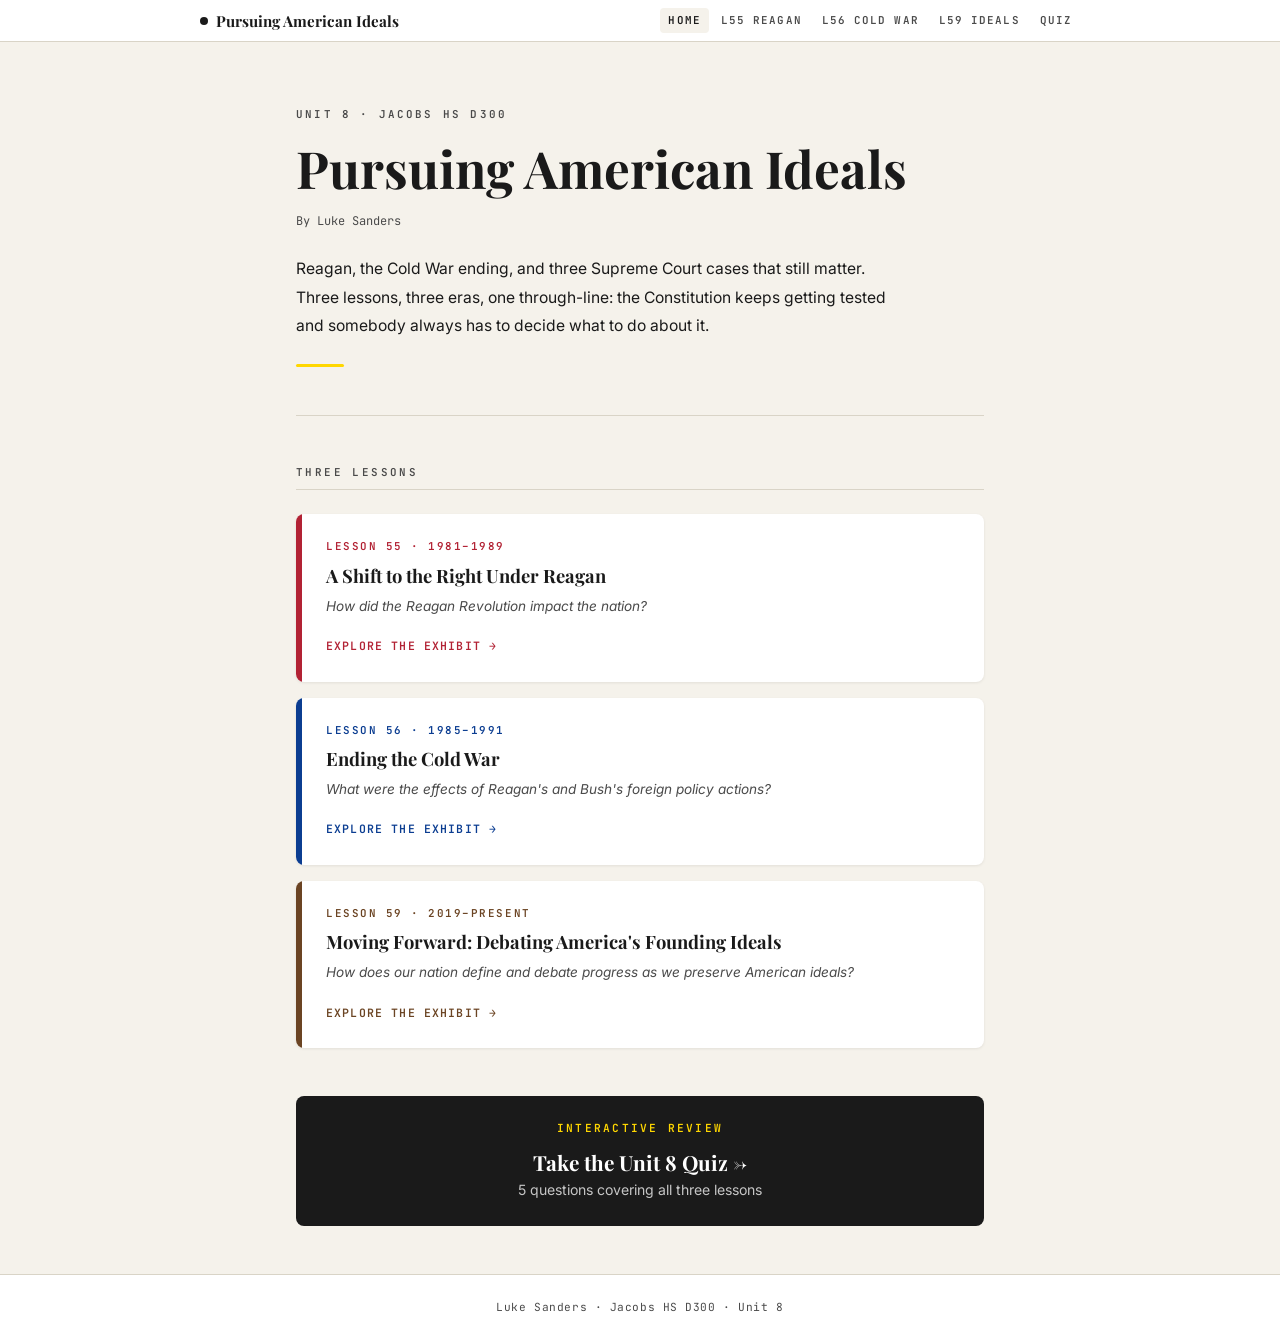
==== commit 6cc30b8a: "Remove Unit at a Glance section from home page https://claude.ai/code/session_013qC1BTuDZQgMLpNRouJg" ====
--- a/index.html
+++ b/index.html
@@ -35,29 +35,7 @@
       <div class="highlight-bar" aria-hidden="true"></div>
     </header>
 
-    <section aria-label="Unit at a glance">
-      <span class="section-label">Unit at a Glance</span>
-      <dl class="quick-facts">
-        <div class="fact-chip">
-          <dt>Time Period</dt>
-          <dd>1981 – Present</dd>
-        </div>
-        <div class="fact-chip">
-          <dt>Lessons</dt>
-          <dd>55, 56, 59</dd>
-        </div>
-        <div class="fact-chip">
-          <dt>Examples</dt>
-          <dd>9 across 3 eras</dd>
-        </div>
-        <div class="fact-chip">
-          <dt>Theme</dt>
-          <dd>American Ideals</dd>
-        </div>
-      </dl>
-    </section>
-
-    <section aria-label="Lesson pages">
+<section aria-label="Lesson pages">
       <span class="section-label">Three Lessons</span>
 
       <div class="lesson-cards">
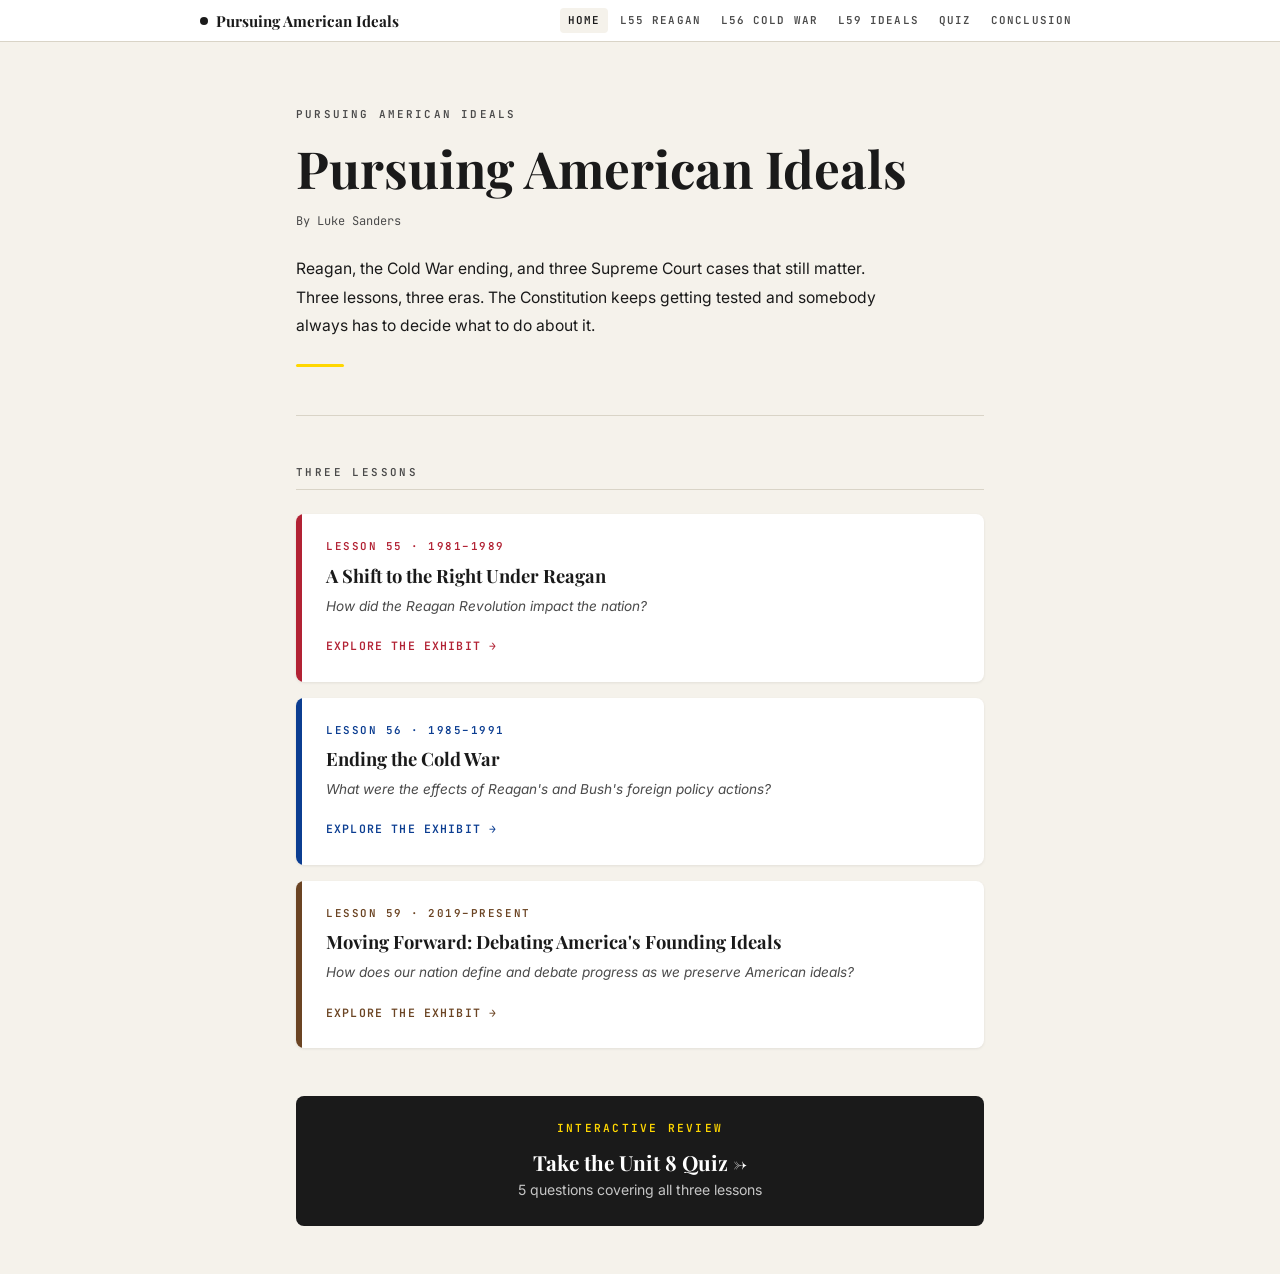
==== commit 3da4cf4d: "Edit prose for natural voice https://claude.ai/code/session_013qC1BTuDZQgMLpNRouJgdp" ====
--- a/index.html
+++ b/index.html
@@ -21,6 +21,7 @@
         <a href="lesson-56.html" class="nav-link">L56 Cold War</a>
         <a href="lesson-59.html" class="nav-link">L59 Ideals</a>
         <a href="quiz.html" class="nav-link">Quiz</a>
+        <a href="conclusion.html" class="nav-link">Conclusion</a>
       </div>
     </div>
   </nav>
@@ -28,10 +29,10 @@
   <main>
 
     <header class="site-hero">
-      <span class="site-label">Unit 8 · Jacobs HS D300</span>
+      <span class="site-label">Pursuing American Ideals</span>
       <h1 class="site-title">Pursuing American Ideals</h1>
       <p class="site-byline">By Luke Sanders</p>
-      <p class="site-intro">Reagan, the Cold War ending, and three Supreme Court cases that still matter. Three lessons, three eras, one through-line: the Constitution keeps getting tested and somebody always has to decide what to do about it.</p>
+      <p class="site-intro">Reagan, the Cold War ending, and three Supreme Court cases that still matter. Three lessons, three eras. The Constitution keeps getting tested and somebody always has to decide what to do about it.</p>
       <div class="highlight-bar" aria-hidden="true"></div>
     </header>
 
@@ -79,11 +80,5 @@
 
   </main>
 
-  <footer class="site-footer">
-    <div class="site-footer-inner">
-      Luke Sanders · Jacobs HS D300 · Unit 8
-    </div>
-  </footer>
-
 </body>
 </html>
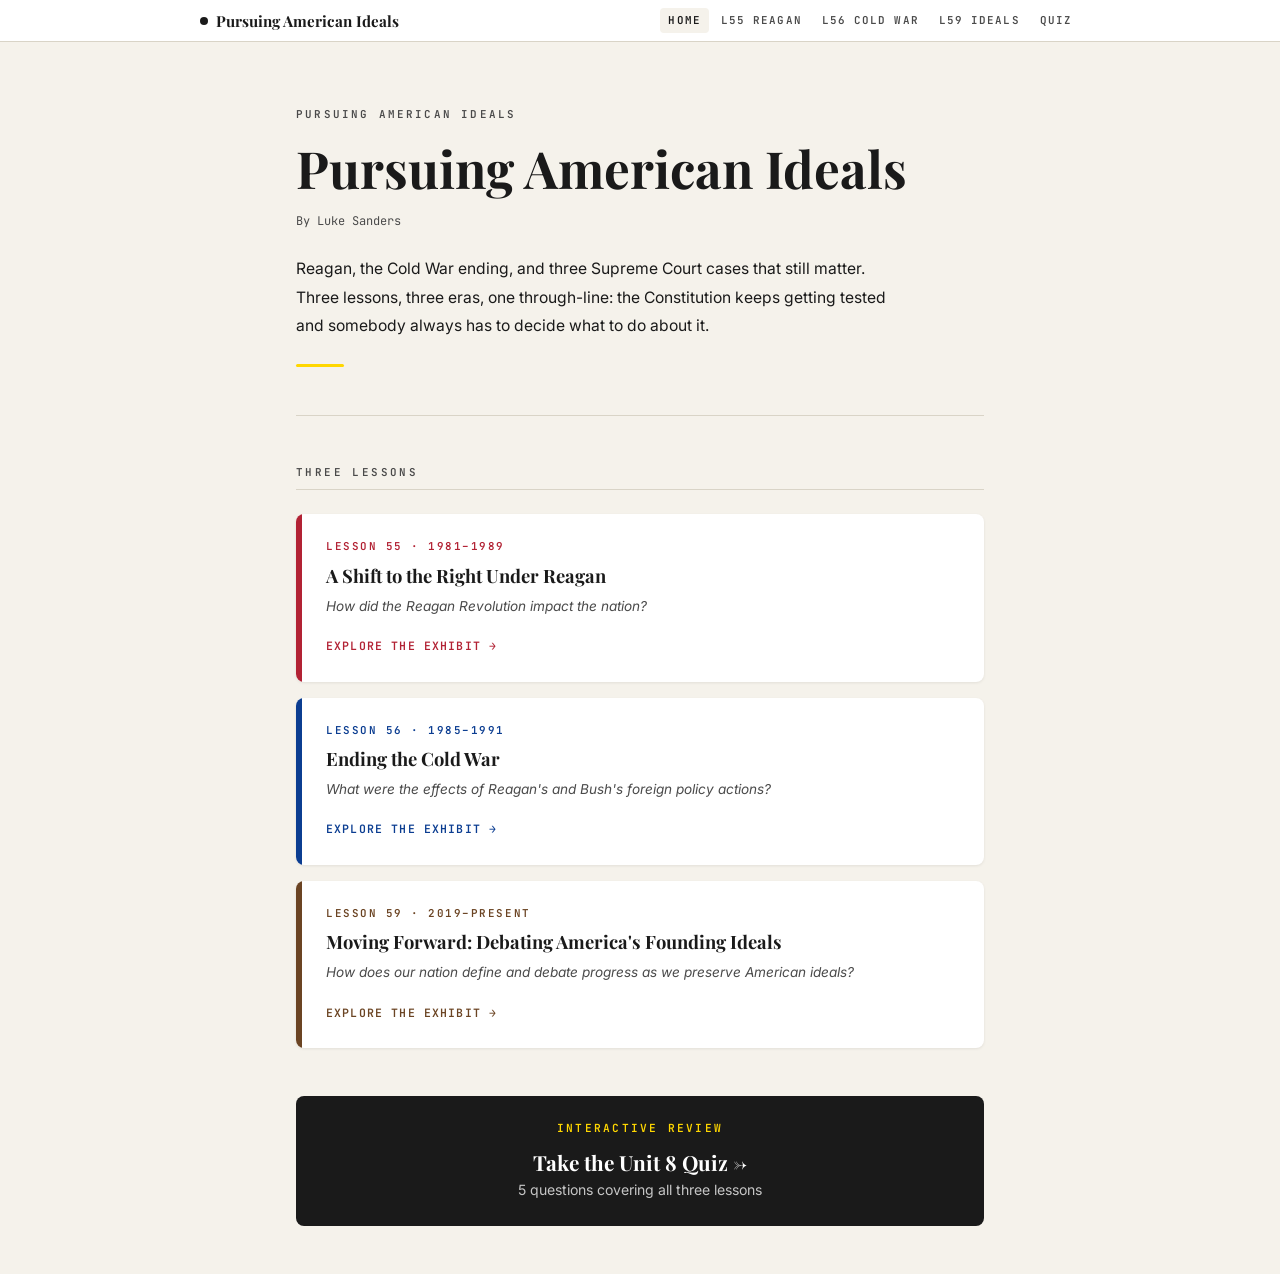
==== commit 7acdbaee: "Remove footer and school byline from all pages Co-authored-by: Claude <noreply@anthropic.com>" ====
--- a/index.html
+++ b/index.html
@@ -21,7 +21,6 @@
         <a href="lesson-56.html" class="nav-link">L56 Cold War</a>
         <a href="lesson-59.html" class="nav-link">L59 Ideals</a>
         <a href="quiz.html" class="nav-link">Quiz</a>
-        <a href="conclusion.html" class="nav-link">Conclusion</a>
       </div>
     </div>
   </nav>
@@ -32,7 +31,7 @@
       <span class="site-label">Pursuing American Ideals</span>
       <h1 class="site-title">Pursuing American Ideals</h1>
       <p class="site-byline">By Luke Sanders</p>
-      <p class="site-intro">Reagan, the Cold War ending, and three Supreme Court cases that still matter. Three lessons, three eras. The Constitution keeps getting tested and somebody always has to decide what to do about it.</p>
+      <p class="site-intro">Reagan, the Cold War ending, and three Supreme Court cases that still matter. Three lessons, three eras, one through-line: the Constitution keeps getting tested and somebody always has to decide what to do about it.</p>
       <div class="highlight-bar" aria-hidden="true"></div>
     </header>
 
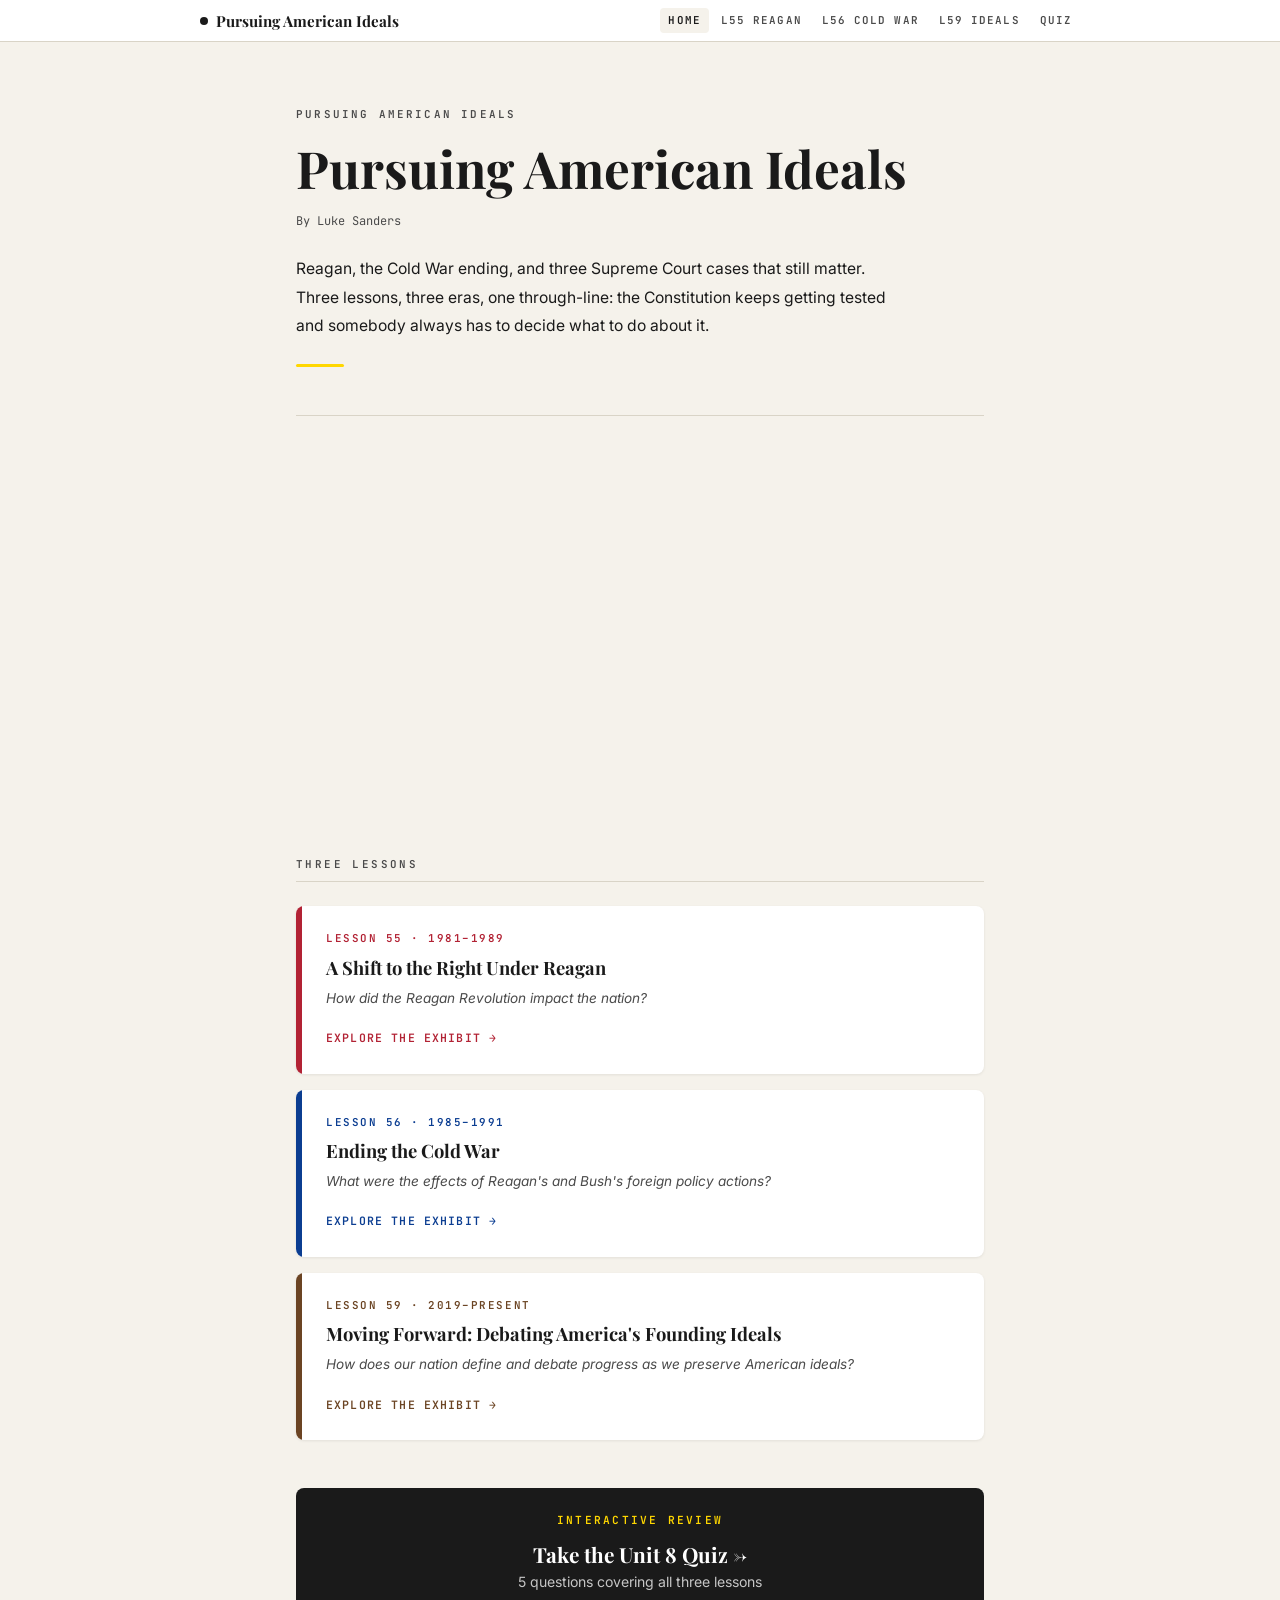
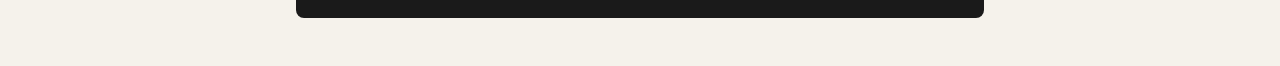
==== commit 4cac3030: "Embed project video on home page Co-authored-by: Claude <noreply@anthropic.com>" ====
--- a/index.html
+++ b/index.html
@@ -34,6 +34,12 @@
       <p class="site-intro">Reagan, the Cold War ending, and three Supreme Court cases that still matter. Three lessons, three eras, one through-line: the Constitution keeps getting tested and somebody always has to decide what to do about it.</p>
       <div class="highlight-bar" aria-hidden="true"></div>
     </header>
+
+    <figure class="lesson-img-wrap fade-in" style="margin-bottom:var(--sp-xl)">
+      <video controls style="width:100%;border-radius:var(--r-md);display:block">
+        <source src="Project_Name.mp4" type="video/mp4">
+      </video>
+    </figure>
 
 <section aria-label="Lesson pages">
       <span class="section-label">Three Lessons</span>
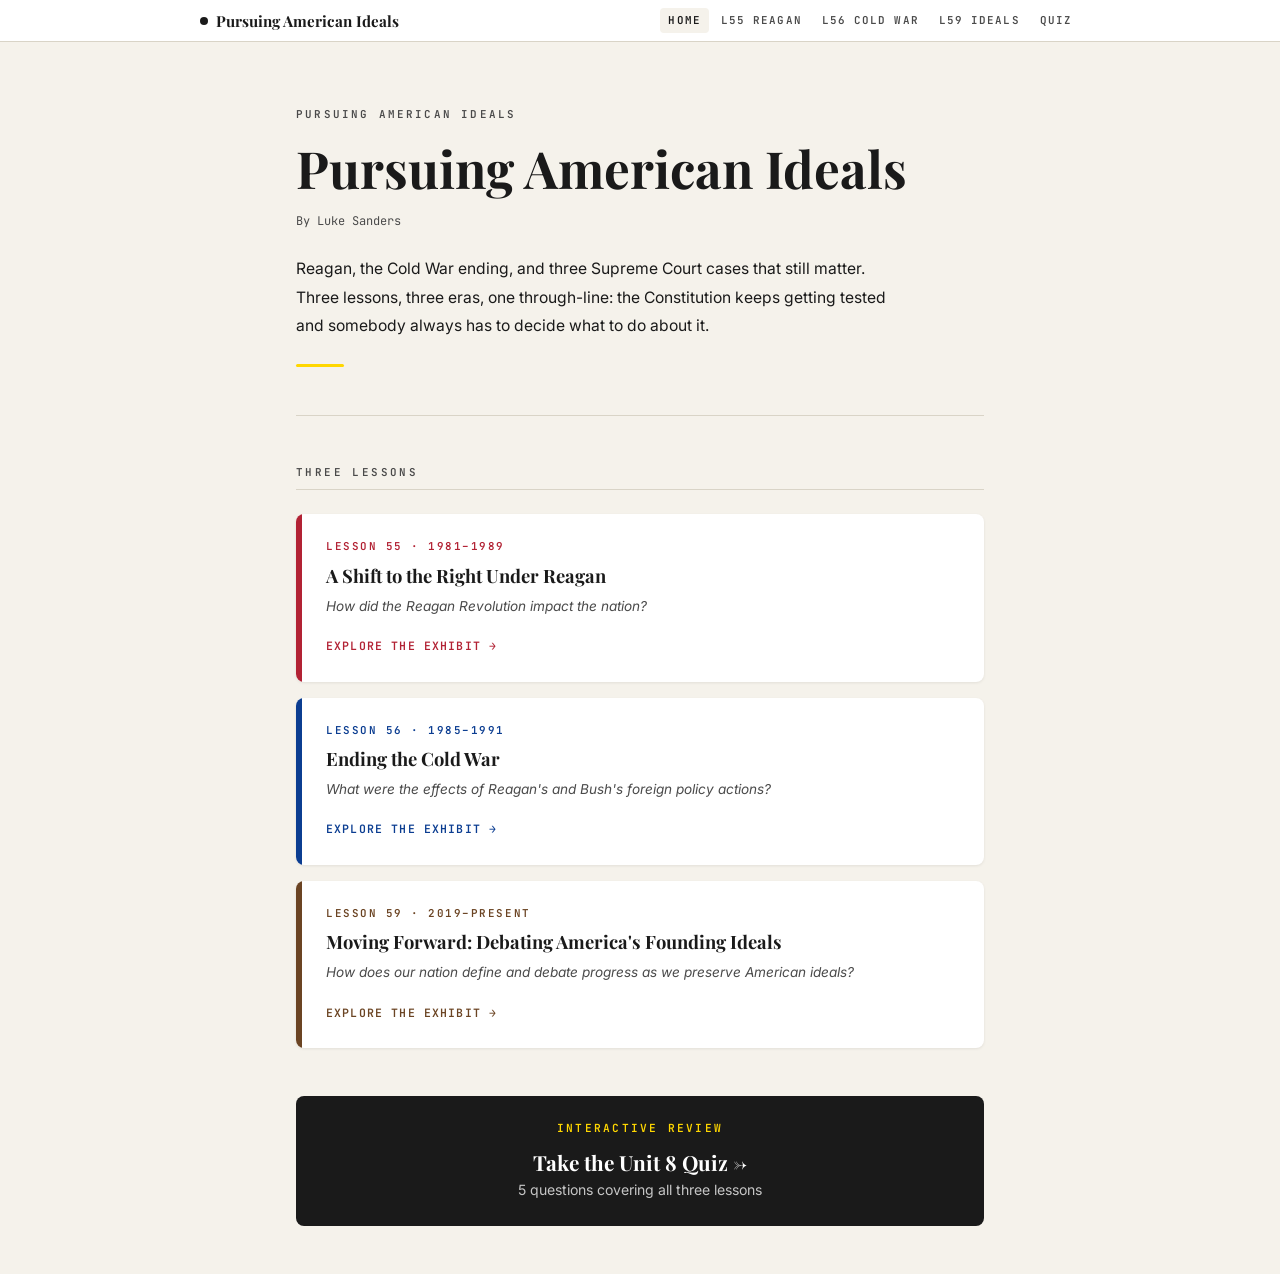
==== commit bb8daf4e: "Remove video embed from home page, keep MP4 in repo Co-authored-by: Claude <noreply@anthropic.com>" ====
--- a/index.html
+++ b/index.html
@@ -34,12 +34,6 @@
       <p class="site-intro">Reagan, the Cold War ending, and three Supreme Court cases that still matter. Three lessons, three eras, one through-line: the Constitution keeps getting tested and somebody always has to decide what to do about it.</p>
       <div class="highlight-bar" aria-hidden="true"></div>
     </header>
-
-    <figure class="lesson-img-wrap fade-in" style="margin-bottom:var(--sp-xl)">
-      <video controls style="width:100%;border-radius:var(--r-md);display:block">
-        <source src="Project_Name.mp4" type="video/mp4">
-      </video>
-    </figure>
 
 <section aria-label="Lesson pages">
       <span class="section-label">Three Lessons</span>
